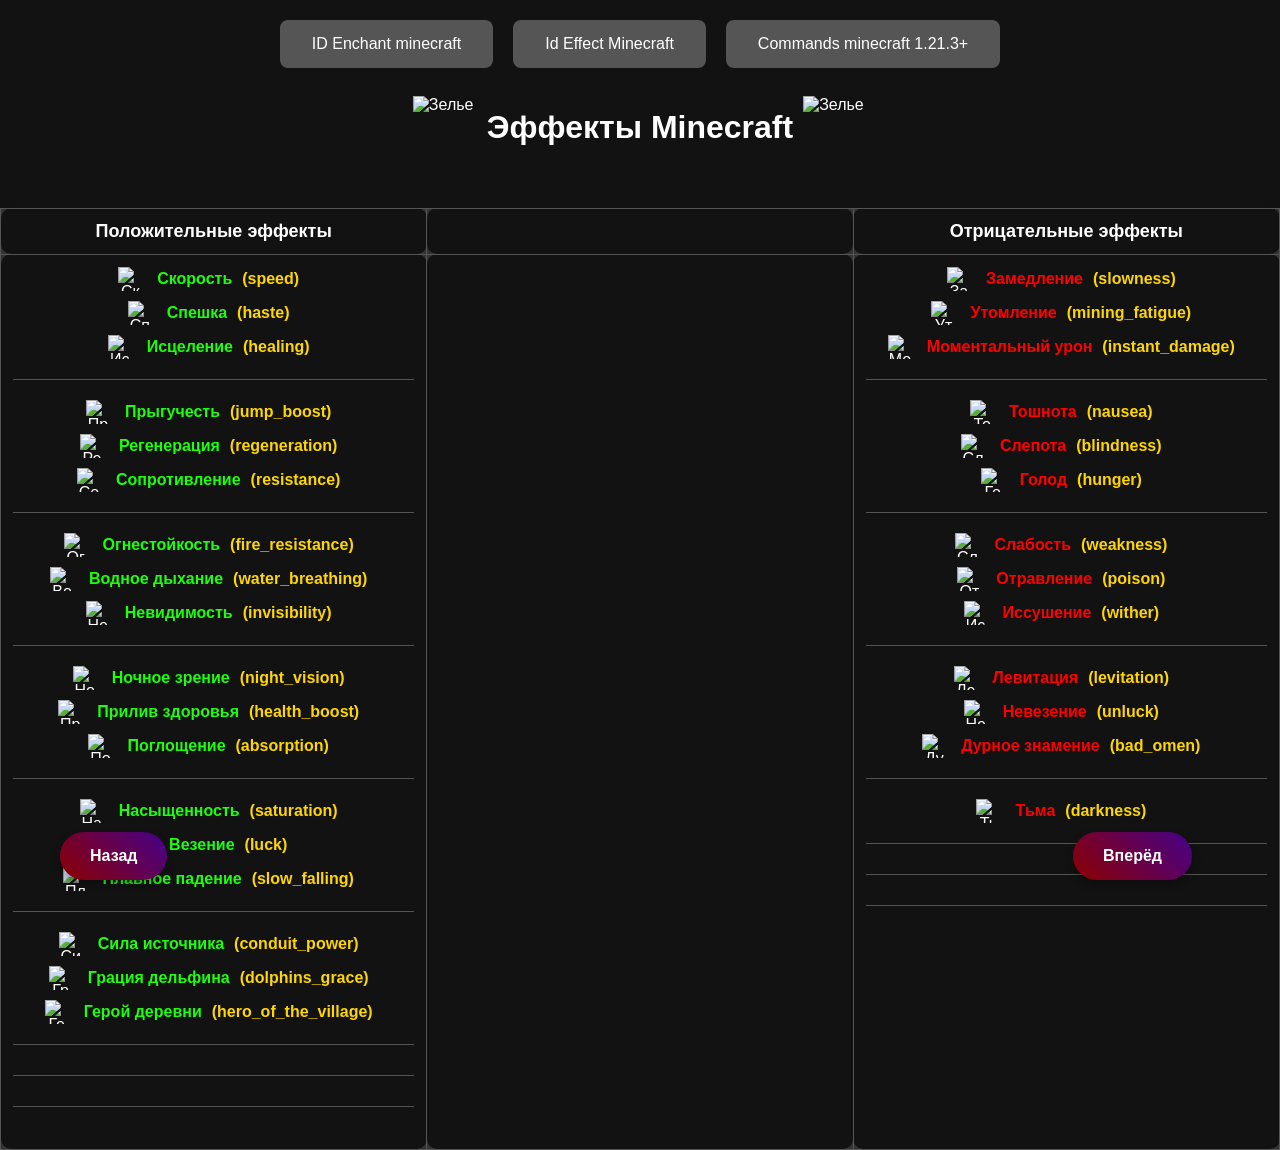
==== index.html @ 7ab1d551 "Add files via upload" ====
<!DOCTYPE html>
<html lang="ru">
<head>
    <meta charset="UTF-8">
    <meta name="viewport" content="width=device-width, initial-scale=1.0">
    <title>Еффекты майнкрафт</title>
    <link rel="stylesheet" href="style.css"> <!-- Подключаем внешний CSS файл -->
</head>
<body>
		<!-- Верхнее меню с кнопками -->
		<div class="top-buttons">
			<button class="top-button" onclick="location.href='site.html'">ID Enchant minecraft</button>
			<button class="top-button" onclick="location.href='Effect.html'">Id Effect Minecraft</button>
			<button class="top-button" onclick="location.href='Commands.html'">Commands minecraft 1.21.3+</button>
		</div>
		<div class="content">
			<!-- Заголовок -->
			<div class="header">
				<div class="header-content">
					<img src="iconEffect/bottle.png" alt="Зелье" width="64" height="64" draggable="false" class="icon-left">
					<h1 class="header-title">Эффекты Minecraft</h1>
					<img src="iconEffect/bottle.png" alt="Зелье" width="64" height="64" draggable="false" class="icon-right">
				</div>
			</div>
		</div>
<!-- Таблица эффектов с 3 колонками -->
<table>
    <thead>
        <tr>
            <th>Положительные эффекты</th>
            <th></th> <!-- Пустая колонка -->
            <th>Отрицательные эффекты</th>
        </tr>
    </thead>
    <tbody>
        <tr>
<!-- Левая колонка: Положительные эффекты -->
<td>
    <div class="effect-column">
        <!-- Первая группа: 3 эффекта в одной строке -->
        <div class="effect-group">
            <img src="iconEffect/1.png" alt="Скорость" width="24" height="24" class="icon-animation">
            <span class="copy-text" onclick="copyToClipboard(this)" onmouseover="addPulse(this)" onmouseout="removePulse(this)" onmouseover="addPulse(this)" onmouseout="removePulse(this)" data-copy="Скорость" style="color: #1dff0d;">Скорость</span>
            <span class="copy-text" onclick="copyToClipboard(this)" onmouseover="addPulse(this)" onmouseout="removePulse(this)" onmouseover="addPulse(this)" onmouseout="removePulse(this)" data-copy="speed" style="color: #FFD700;">(speed)</span>
        </div>
        <div class="effect-group">
            <img src="iconEffect/3.png" alt="Спешка" width="24" height="24" class="icon-animation">
            <span class="copy-text" onclick="copyToClipboard(this)" onmouseover="addPulse(this)" onmouseout="removePulse(this)" data-copy="Спешка" style="color: #1dff0d;">Спешка</span>
            <span class="copy-text" onclick="copyToClipboard(this)" onmouseover="addPulse(this)" onmouseout="removePulse(this)" data-copy="haste" style="color: #FFD700;">(haste)</span>
        </div>
        <div class="effect-group">
            <img src="iconEffect/6.png" alt="Исцеление" width="24" height="24" class="icon-animation">
            <span class="copy-text" onclick="copyToClipboard(this)" onmouseover="addPulse(this)" onmouseout="removePulse(this)" data-copy="Исцеление" style="color: #1dff0d;">Исцеление</span>
            <span class="copy-text" onclick="copyToClipboard(this)" onmouseover="addPulse(this)" onmouseout="removePulse(this)" data-copy="healing" style="color: #FFD700;">(healing)</span>
        </div>
        
        <!-- Разделитель горизонтальный -->
        <div class="divider"></div>

        <!-- Вторая группа (новые эффекты) -->
        <div class="effect-group">
            <img src="iconEffect/8.png" alt="Прыгучесть" width="24" height="24" class="icon-animation">
            <span class="copy-text" onclick="copyToClipboard(this)" onmouseover="addPulse(this)" onmouseout="removePulse(this)" data-copy="Прыгучесть" style="color: #1dff0d;">Прыгучесть</span>
            <span class="copy-text" onclick="copyToClipboard(this)" onmouseover="addPulse(this)" onmouseout="removePulse(this)" data-copy="jump_boost" style="color: #FFD700;">(jump_boost)</span>
        </div>
        <div class="effect-group">
            <img src="iconEffect/10.png" alt="Регенерация" width="24" height="24" class="icon-animation">
            <span class="copy-text" onclick="copyToClipboard(this)" onmouseover="addPulse(this)" onmouseout="removePulse(this)" data-copy="Регенерация" style="color: #1dff0d;">Регенерация</span>
            <span class="copy-text" onclick="copyToClipboard(this)" onmouseover="addPulse(this)" onmouseout="removePulse(this)" data-copy="regeneration" style="color: #FFD700;">(regeneration)</span>
        </div>
        <div class="effect-group">
            <img src="iconEffect/11.png" alt="Сопротивление" width="24" height="24" class="icon-animation">
            <span class="copy-text" onclick="copyToClipboard(this)" onmouseover="addPulse(this)" onmouseout="removePulse(this)" data-copy="Сопротивление" style="color: #1dff0d;">Сопротивление</span>
            <span class="copy-text" onclick="copyToClipboard(this)" onmouseover="addPulse(this)" onmouseout="removePulse(this)" data-copy="resistance" style="color: #FFD700;">(resistance)</span>
        </div>
		
		<!-- Разделитель горизонтальный -->
        <div class="divider"></div>
		
		<!-- Третья группа (новые эффекты) -->
		<div class="effect-group">
			<img src="iconEffect/12.png" alt="Огнестойкость" width="24" height="24" class="icon-animation">
			<span class="copy-text" onclick="copyToClipboard(this)" onmouseover="addPulse(this)" onmouseout="removePulse(this)" data-copy="Огнестойкость" style="color: #1dff0d;">Огнестойкость</span>
			<span class="copy-text" onclick="copyToClipboard(this)" onmouseover="addPulse(this)" onmouseout="removePulse(this)" data-copy="fire_resistance" style="color: #FFD700;">(fire_resistance)</span>
		</div>
		<div class="effect-group">
			<img src="iconEffect/13.png" alt="Водное дыхание" width="24" height="24" class="icon-animation">
			<span class="copy-text" onclick="copyToClipboard(this)" onmouseover="addPulse(this)" onmouseout="removePulse(this)" data-copy="Водное дыхание" style="color: #1dff0d;">Водное дыхание</span>
			<span class="copy-text" onclick="copyToClipboard(this)" onmouseover="addPulse(this)" onmouseout="removePulse(this)" data-copy="water_breathing" style="color: #FFD700;">(water_breathing)</span>
		</div>
		<div class="effect-group">
			<img src="iconEffect/14.png" alt="Невидимость" width="24" height="24" class="icon-animation">
			<span class="copy-text" onclick="copyToClipboard(this)" onmouseover="addPulse(this)" onmouseout="removePulse(this)" data-copy="Невидимость" style="color: #1dff0d;">Невидимость</span>
			<span class="copy-text" onclick="copyToClipboard(this)" onmouseover="addPulse(this)" onmouseout="removePulse(this)" data-copy="invisibility" style="color: #FFD700;">(invisibility)</span>
		</div>
		
		<!-- Разделитель горизонтальный -->
        <div class="divider"></div>
		
		<!-- Четвертая группа (новые эффекты) -->
		<div class="effect-group">
			<img src="iconEffect/16.png" alt="Ночное зрение" width="24" height="24" class="icon-animation">
			<span class="copy-text" onclick="copyToClipboard(this)" onmouseover="addPulse(this)" onmouseout="removePulse(this)" data-copy="Ночное зрение" style="color: #1dff0d;">Ночное зрение</span>
			<span class="copy-text" onclick="copyToClipboard(this)" onmouseover="addPulse(this)" onmouseout="removePulse(this)" data-copy="night_vision" style="color: #FFD700;">(night_vision)</span>
		</div>
		<div class="effect-group">
			<img src="iconEffect/21.png" alt="Прилив здоровья" width="24" height="24" class="icon-animation">
			<span class="copy-text" onclick="copyToClipboard(this)" onmouseover="addPulse(this)" onmouseout="removePulse(this)" data-copy="Прилив здоровья" style="color: #1dff0d;">Прилив здоровья</span>
			<span class="copy-text" onclick="copyToClipboard(this)" onmouseover="addPulse(this)" onmouseout="removePulse(this)" data-copy="health_boost" style="color: #FFD700;">(health_boost)</span>
		</div>
		<div class="effect-group">
			<img src="iconEffect/22.png" alt="Поглощение" width="24" height="24" class="icon-animation">
			<span class="copy-text" onclick="copyToClipboard(this)" onmouseover="addPulse(this)" onmouseout="removePulse(this)" data-copy="Поглощение" style="color: #1dff0d;">Поглощение</span>
			<span class="copy-text" onclick="copyToClipboard(this)" onmouseover="addPulse(this)" onmouseout="removePulse(this)" data-copy="absorption" style="color: #FFD700;">(absorption)</span>
		</div>
		
		<!-- Разделитель горизонтальный -->
        <div class="divider"></div>
		
		<!-- Пятая группа (новые эффекты) -->
		<div class="effect-group">
			<img src="iconEffect/23.png" alt="Насыщенность" width="24" height="24" class="icon-animation">
			<span class="copy-text" onclick="copyToClipboard(this)" onmouseover="addPulse(this)" onmouseout="removePulse(this)" data-copy="Насыщенность" style="color: #1dff0d;">Насыщенность</span>
			<span class="copy-text" onclick="copyToClipboard(this)" onmouseover="addPulse(this)" onmouseout="removePulse(this)" data-copy="saturation" style="color: #FFD700;">(saturation)</span>
		</div>
		<div class="effect-group">
			<img src="iconEffect/26.png" alt="Везение" width="24" height="24" class="icon-animation">
			<span class="copy-text" onclick="copyToClipboard(this)" onmouseover="addPulse(this)" onmouseout="removePulse(this)" data-copy="Везение" style="color: #1dff0d;">Везение</span>
			<span class="copy-text" onclick="copyToClipboard(this)" onmouseover="addPulse(this)" onmouseout="removePulse(this)" data-copy="luck" style="color: #FFD700;">(luck)</span>
		</div>
		<div class="effect-group">
			<img src="iconEffect/28.png" alt="Плавное падение" width="24" height="24" class="icon-animation">
			<span class="copy-text" onclick="copyToClipboard(this)" onmouseover="addPulse(this)" onmouseout="removePulse(this)" data-copy="Плавное падение" style="color: #1dff0d;">Плавное падение</span>
			<span class="copy-text" onclick="copyToClipboard(this)" onmouseover="addPulse(this)" onmouseout="removePulse(this)" data-copy="slow_falling" style="color: #FFD700;">(slow_falling)</span>
		</div>
		
		<!-- Разделитель горизонтальный -->
        <div class="divider"></div>
		
		<!-- Шестая группа (новые эффекты) -->
		<div class="effect-group">
			<img src="iconEffect/23.png" alt="Сила источника" width="24" height="24" class="icon-animation">
			<span class="copy-text" onclick="copyToClipboard(this)" onmouseover="addPulse(this)" onmouseout="removePulse(this)" data-copy="Сила источника" style="color: #1dff0d;">Сила источника</span>
			<span class="copy-text" onclick="copyToClipboard(this)" onmouseover="addPulse(this)" onmouseout="removePulse(this)" data-copy="conduit_power" style="color: #FFD700;">(conduit_power)</span>
		</div>
		<div class="effect-group">
			<img src="iconEffect/26.png" alt="Грация дельфина" width="24" height="24" class="icon-animation">
			<span class="copy-text" onclick="copyToClipboard(this)" onmouseover="addPulse(this)" onmouseout="removePulse(this)" data-copy="Грация дельфина" style="color: #1dff0d;">Грация дельфина</span>
			<span class="copy-text" onclick="copyToClipboard(this)" onmouseover="addPulse(this)" onmouseout="removePulse(this)" data-copy="dolphins_grace" style="color: #FFD700;">(dolphins_grace)</span>
		</div>
		<div class="effect-group">
			<img src="iconEffect/28.png" alt="Герой деревни" width="24" height="24" class="icon-animation">
			<span class="copy-text" onclick="copyToClipboard(this)" onmouseover="addPulse(this)" onmouseout="removePulse(this)" data-copy="Герой деревни" style="color: #1dff0d;">Герой деревни</span>
			<span class="copy-text" onclick="copyToClipboard(this)" onmouseover="addPulse(this)" onmouseout="removePulse(this)" data-copy="hero_of_the_village" style="color: #FFD700;">(hero_of_the_village)</span>
		</div>
		
		<!-- Разделитель горизонтальный -->
        <div class="divider"></div>
		<!-- Разделитель горизонтальный -->
        <div class="divider"></div>
		<!-- Разделитель горизонтальный -->
        <div class="divider"></div>
</td>

<!-- Разделитель вертикальный -->
<td class="divider-vertical"></td>

<!-- Правая колонка: Красные эффекты -->
<td>
    <div class="effect-column">
        <!-- Первая группа: 3 эффекта в одной строке -->
        <div class="effect-group">
            <img src="iconEffect/2.png" alt="Замедление" width="24" height="24" class="icon-animation">
            <span class="copy-text" onclick="copyToClipboard(this)" onmouseover="addPulse(this)" onmouseout="removePulse(this)" onmouseover="addPulse(this)" onmouseout="removePulse(this)" data-copy="Замедление" style="color: #ff0000;">Замедление</span>
            <span class="copy-text" onclick="copyToClipboard(this)" onmouseover="addPulse(this)" onmouseout="removePulse(this)" onmouseover="addPulse(this)" onmouseout="removePulse(this)" data-copy="slowness" style="color: #FFD700;">(slowness)</span>
        </div>
        <div class="effect-group">
            <img src="iconEffect/4.png" alt="Утомление" width="24" height="24" class="icon-animation">
            <span class="copy-text" onclick="copyToClipboard(this)" onmouseover="addPulse(this)" onmouseout="removePulse(this)" data-copy="Утомление" style="color: #ff0000;">Утомление</span>
            <span class="copy-text" onclick="copyToClipboard(this)" onmouseover="addPulse(this)" onmouseout="removePulse(this)" data-copy="mining_fatigue" style="color: #FFD700;">(mining_fatigue)</span>
        </div>
        <div class="effect-group">
            <img src="iconEffect/7.png" alt="Моментальный урон" width="24" height="24" class="icon-animation">
            <span class="copy-text" onclick="copyToClipboard(this)" onmouseover="addPulse(this)" onmouseout="removePulse(this)" data-copy="Моментальный урон" style="color: #ff0000;">Моментальный урон</span>
            <span class="copy-text" onclick="copyToClipboard(this)" onmouseover="addPulse(this)" onmouseout="removePulse(this)" data-copy="instant_damage" style="color: #FFD700;">(instant_damage)</span>
        </div>
        
        <!-- Разделитель горизонтальный -->
        <div class="divider"></div>

        <!-- Вторая группа (новые эффекты) -->
        <div class="effect-group">
            <img src="iconEffect/9.png" alt="Тошнота" width="24" height="24" class="icon-animation">
            <span class="copy-text" onclick="copyToClipboard(this)" onmouseover="addPulse(this)" onmouseout="removePulse(this)" data-copy="Тошнота" style="color: #ff0000;">Тошнота</span>
            <span class="copy-text" onclick="copyToClipboard(this)" onmouseover="addPulse(this)" onmouseout="removePulse(this)" data-copy="nausea" style="color: #FFD700;">(nausea)</span>
        </div>
        <div class="effect-group">
            <img src="iconEffect/15.png" alt="Слепота" width="24" height="24" class="icon-animation">
            <span class="copy-text" onclick="copyToClipboard(this)" onmouseover="addPulse(this)" onmouseout="removePulse(this)" data-copy="Слепота" style="color: #ff0000;">Слепота</span>
            <span class="copy-text" onclick="copyToClipboard(this)" onmouseover="addPulse(this)" onmouseout="removePulse(this)" data-copy="blindness" style="color: #FFD700;">(blindness)</span>
        </div>
        <div class="effect-group">
            <img src="iconEffect/7.png" alt="Голод" width="24" height="24" class="icon-animation">
            <span class="copy-text" onclick="copyToClipboard(this)" onmouseover="addPulse(this)" onmouseout="removePulse(this)" data-copy="Голод" style="color: #ff0000;">Голод</span>
            <span class="copy-text" onclick="copyToClipboard(this)" onmouseover="addPulse(this)" onmouseout="removePulse(this)" data-copy="hunger" style="color: #FFD700;">(hunger)</span>
        </div>
		
		<!-- Разделитель горизонтальный -->
        <div class="divider"></div>
		
		<!-- Третья группа (новые эффекты) -->
		<div class="effect-group">
			<img src="iconEffect/18.png" alt="Слабость" width="24" height="24" class="icon-animation">
			<span class="copy-text" onclick="copyToClipboard(this)" onmouseover="addPulse(this)" onmouseout="removePulse(this)" data-copy="Слабость" style="color: #ff0000;">Слабость</span>
			<span class="copy-text" onclick="copyToClipboard(this)" onmouseover="addPulse(this)" onmouseout="removePulse(this)" data-copy="weakness" style="color: #FFD700;">(weakness)</span>
		</div>
		<div class="effect-group">
			<img src="iconEffect/19.png" alt="Отравление" width="24" height="24" class="icon-animation">
			<span class="copy-text" onclick="copyToClipboard(this)" onmouseover="addPulse(this)" onmouseout="removePulse(this)" data-copy="Отравление" style="color: #ff0000;">Отравление</span>
			<span class="copy-text" onclick="copyToClipboard(this)" onmouseover="addPulse(this)" onmouseout="removePulse(this)" data-copy="poison" style="color: #FFD700;">(poison)</span>
		</div>
		<div class="effect-group">
			<img src="iconEffect/20.png" alt="Иссушение" width="24" height="24" class="icon-animation">
			<span class="copy-text" onclick="copyToClipboard(this)" onmouseover="addPulse(this)" onmouseout="removePulse(this)" data-copy="Иссушение" style="color: #ff0000;">Иссушение</span>
			<span class="copy-text" onclick="copyToClipboard(this)" onmouseover="addPulse(this)" onmouseout="removePulse(this)" data-copy="wither" style="color: #FFD700;">(wither)</span>
		</div>
		
		<!-- Разделитель горизонтальный -->
        <div class="divider"></div>
		
		<!-- Четвертая группа (новые эффекты) -->
		<div class="effect-group">
			<img src="iconEffect/25.png" alt="Левитация" width="24" height="24" class="icon-animation">
			<span class="copy-text" onclick="copyToClipboard(this)" onmouseover="addPulse(this)" onmouseout="removePulse(this)" data-copy="Левитация" style="color: #ff0000;">Левитация</span>
			<span class="copy-text" onclick="copyToClipboard(this)" onmouseover="addPulse(this)" onmouseout="removePulse(this)" data-copy="levitation" style="color: #FFD700;">(levitation)</span>
		</div>
		<div class="effect-group">
			<img src="iconEffect/27.png" alt="Невезение" width="24" height="24" class="icon-animation">
			<span class="copy-text" onclick="copyToClipboard(this)" onmouseover="addPulse(this)" onmouseout="removePulse(this)" data-copy="Невезение" style="color: #ff0000;">Невезение</span>
			<span class="copy-text" onclick="copyToClipboard(this)" onmouseover="addPulse(this)" onmouseout="removePulse(this)" data-copy="unluck" style="color: #FFD700;">(unluck)</span>
		</div>
		<div class="effect-group">
			<img src="iconEffect/31.png" alt="Дурное знамение" width="24" height="24" class="icon-animation">
			<span class="copy-text" onclick="copyToClipboard(this)" onmouseover="addPulse(this)" onmouseout="removePulse(this)" data-copy="Дурное знамение" style="color: #ff0000;">Дурное знамение</span>
			<span class="copy-text" onclick="copyToClipboard(this)" onmouseover="addPulse(this)" onmouseout="removePulse(this)" data-copy="bad_omen" style="color: #FFD700;">(bad_omen)</span>
		</div>
		
		<!-- Разделитель горизонтальный -->
        <div class="divider"></div>
		
		<!-- Пятая группа (новые эффекты) -->
		<div class="effect-group">
			<img src="iconEffect/33.png" alt="Тьма" width="24" height="24" class="icon-animation">
			<span class="copy-text" onclick="copyToClipboard(this)" onmouseover="addPulse(this)" onmouseout="removePulse(this)" data-copy="Тьма" style="color: #ff0000;">Тьма</span>
			<span class="copy-text" onclick="copyToClipboard(this)" onmouseover="addPulse(this)" onmouseout="removePulse(this)" data-copy="darkness" style="color: #FFD700;">(darkness)</span>
		</div>
		
		<!-- Разделитель горизонтальный -->
        <div class="divider"></div>
		<!-- Разделитель горизонтальный -->
        <div class="divider"></div>
		<!-- Разделитель горизонтальный -->
        <div class="divider"></div>
</td>

        </tr>
    </tbody>
</table>
        <!-- Кнопки для перехода по страницам -->
        <div class="navigation">
            <a href="site.html" class="nav-button nav-prev">Назад</a>
            <a href="Effect.html" class="nav-button nav-next">Вперёд</a>
        </div>
    </div>

    <script>
		let isCopied = false;  // Флаг для отслеживания копирования
		// Функция для копирования текста с временным изменением на "Текст скопирован"
		function copyToClipboard(element) {
			const originalText = element.innerText; // Сохраняем исходный текст
			const textToCopy = element.getAttribute('data-copy'); // Получаем текст для копирования

			// Копирование в буфер обмена
			const textarea = document.createElement('textarea');
			textarea.value = textToCopy;
			textarea.style.position = 'fixed'; // Предотвращаем прокрутку страницы
			document.body.appendChild(textarea);
			textarea.select();

			try {
				document.execCommand('copy');
			} catch (err) {
				console.error('Ошибка копирования текста', err);
			}
			document.body.removeChild(textarea);

			// Меняем текст на "Текст скопирован"
			element.innerText = 'Текст скопирован';

			// Возвращаем исходный текст через 2 секунды
			setTimeout(() => {
				element.innerText = originalText;
			}, 2000);
		}

		// Добавление пульсации при наведении
		function addPulse(element) {
			element.classList.add('pulse');
		}

		// Удаление пульсации при уходе курсора
		function removePulse(element) {
			element.classList.remove('pulse');
		}



	    // Запретить контекстное меню для всех изображений
		document.addEventListener('contextmenu', (e) => {
			if (e.target.tagName === 'IMG') {
			e.preventDefault();
			}
		});

		// Отключить перетаскивание всех изображений
		document.querySelectorAll('img').forEach((img) => {
		img.setAttribute('draggable', 'false');
		});

		</script>

</body>
</html>
---- style.css ----
/* Общие стили для страницы */
body {
    background-color: #121212; /* Темный фон для сайта */
    color: #ffffff; /* Белый текст на темном фоне */
    font-family: 'Arial', sans-serif;
    margin: 0;
    padding: 0;
    user-select: none; /* Запрещает выделение текста */
}

/* Разрешаем выделение текста только там, где это нужно */
.copy-text {
    user-select: text; /* Включает выделение текста для элементов с классом copy-text */
}

/* Отключение контекстного меню для всех изображений */
body {
    -webkit-user-select: none;
    -ms-user-select: none;
    -webkit-touch-callout: none; /* Отключение меню при нажатии */
}

/* Контейнер для заголовка */
.header-content {
    position: relative;
    display: flex;
    align-items: center;
    justify-content: center;
    gap: 10px;
}

/* Контейнер для всего контента */
.content {
    width: 90%;
    max-width: 1200px;
    margin: 0 auto;
    padding: 20px;
    overflow-x: auto;
}

/* Общие стили для страницы */
body {
    background-color: #121212; 
    color: #ffffff; 
    font-family: 'Arial', sans-serif;
    margin: 0;
    padding: 0;
    user-select: none; 
}

/* Контейнер для колонки с эффектами */
.effect-column {
    display: grid;
    grid-template-columns: 1fr; /* Это заставит контент быть в одной колонке */
    gap: 10px; 
    margin-bottom: 20px;
    width: 100%;
}

/* Группа эффектов: Иконка + Текст + ID */
.effect-group {
    display: flex;
    align-items: center;
    justify-content: center;
    gap: 10px;
}

/* Стили для текста */
.copy-text {
    cursor: pointer;
    font-size: 16px;
    font-weight: bold;
    transition: color 0.3s ease;
}

/* Стили для иконок */
.icon-animation {
    display: inline-block;
    margin-right: 5px;
}

/* Разделитель между группами (горизонтальный) */
.divider {
    width: 100%;
    height: 1px;
    background-color: #555;
    margin: 10px 0;
}

/* Пульсация при наведении */
.copy-text.pulse {
    animation: pulse 1s infinite;
    color: #00ff00;
}

/* Анимация пульсации */
@keyframes pulse {
    0% {
        transform: scale(1);
    }
    50% {
        transform: scale(1.1);
    }
    100% {
        transform: scale(1);
    }
}



/* Таблица */
table {
    width: 100%;
    border-collapse: collapse;
    margin-top: 20px;
    background-color: #333;
    box-shadow: 0 2px 10px rgba(0, 0, 0, 0.1);
    table-layout: fixed;
}

/* Заголовки таблицы */
th {
    text-align: center;
    color: #fff;
    font-size: 18px;
    padding: 10px;
}

/* Колонки */
td {
    vertical-align: top;
    width: 33.33%;
    padding: 15px;
}

/* Стиль для блока эффектов */
.effect-block {
    display: flex;
    align-items: center;
    gap: 10px;
    margin-bottom: 10px;
}

/* Группа элементов: Иконка + Текст + ID */
.effect-group {
    display: flex;
    align-items: center;
    gap: 10px;
    margin-right: 10px;
}

/* Стили для текста эффекта */
.copy-text {
    cursor: pointer;
    font-size: 16px;
    font-weight: bold;
    transition: color 0.3s ease, transform 0.3s ease;
}

/* Пульсация при наведении */
.copy-text.pulse {
    animation: pulse 1s infinite;
    color: #00ff00;
}

/* Анимация пульсации */
@keyframes pulse {
    0% {
        transform: scale(1);
    }
    50% {
        transform: scale(1.1);
    }
    100% {
        transform: scale(1);
    }
}

/* Стиль для верхнего меню с кнопками */
.top-buttons {
    display: flex;
    justify-content: center;
    gap: 20px;
    margin-top: 20px;
}

/* Стиль для каждой кнопки */
.top-button {
    background-color: #555555;
    border: none;
    color: white;
    padding: 15px 32px;
    text-align: center;
    font-size: 16px;
    border-radius: 8px;
    cursor: pointer;
    transition: background-color 0.3s ease;
}

.top-button:hover {
    background-color: #000000;
}

/* Стиль для кнопок навигации вперед/назад */
.navigation {
    position: fixed;
    left: 50px;
    bottom: 20px;
    width: 90%;
    display: flex;
    justify-content: space-between;
    padding: 0 10px;
    box-sizing: border-box;
}

.nav-button {
    text-decoration: none;
    color: white;
    background: linear-gradient(45deg, #8c0000, #46008c);
    padding: 15px 30px;
    border-radius: 50px;
    font-weight: bold;
    font-size: 16px;
    box-shadow: 0 4px 8px rgba(0, 0, 0, 0.3);
    transition: transform 0.3s, box-shadow 0.3s, background 0.3s;
}

.nav-button:hover {
    transform: translateY(-3px);
    box-shadow: 0 6px 12px rgba(0, 0, 0, 0.5);
    background: linear-gradient(45deg, #8c6900, #d90000);
}

/* Стили для иконок */
.icon-animation {
    transition: transform 0.3s ease-in-out;
}

.icon-animation:hover {
    transform: scale(1.2);
}

/* Стиль для текста, который можно скопировать */
.copy-text {
    cursor: pointer;
    position: relative;
    display: inline-block;
}

/* Для состояния изменения текста */
.copy-text p {
    transition: all 0.3s ease;
}

/* Для состояния текста "Текст скопирован" */
.copy-text p.copied {
    color: #ffff00;
    font-size: 16px;
}

/* Таблица */
table {
    width: 100%; /* Устанавливаем ширину 100%, чтобы она занимала всю доступную ширину */
    border-collapse: collapse;
    margin-top: 20px;
    background-color: #333; /* Темный фон для таблицы */
    box-shadow: 0 2px 10px rgba(0, 0, 0, 0.1); /* Легкая тень */
    table-layout: fixed; /* Фиксируем размер ячеек */
}

/* Стиль для ячеек */
th, td {
    padding: 12px;
    text-align: center;
    border: 1px solid #555; /* Темная граница */
    border-radius: 10px; /* Устанавливаем радиус закругления */
    word-wrap: break-word; /* Обрезаем длинные слова */
}

th {
    background-color: #121212; /* Темный фон для заголовков */
    color: white;
}

td {
    background-color: #121212; /* Темный фон для ячеек */
    color: white; /* Белый текст */
}
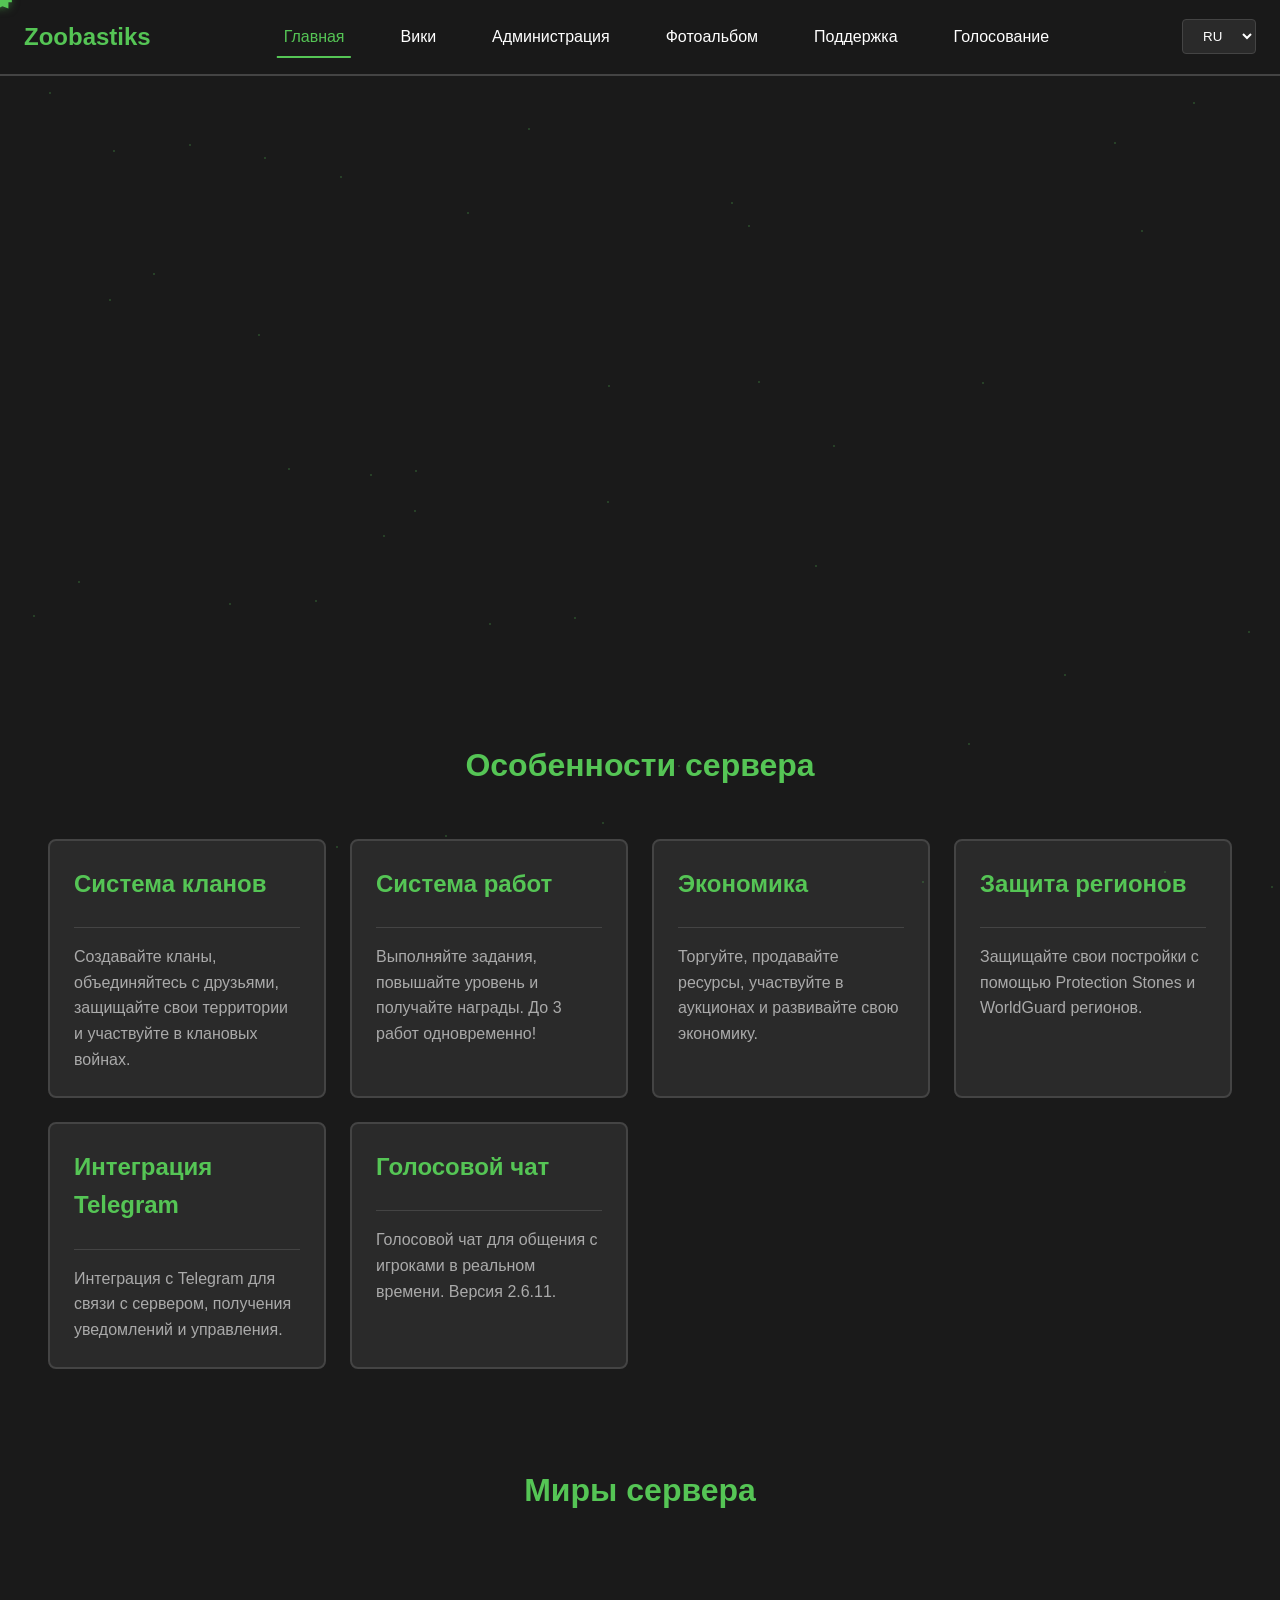
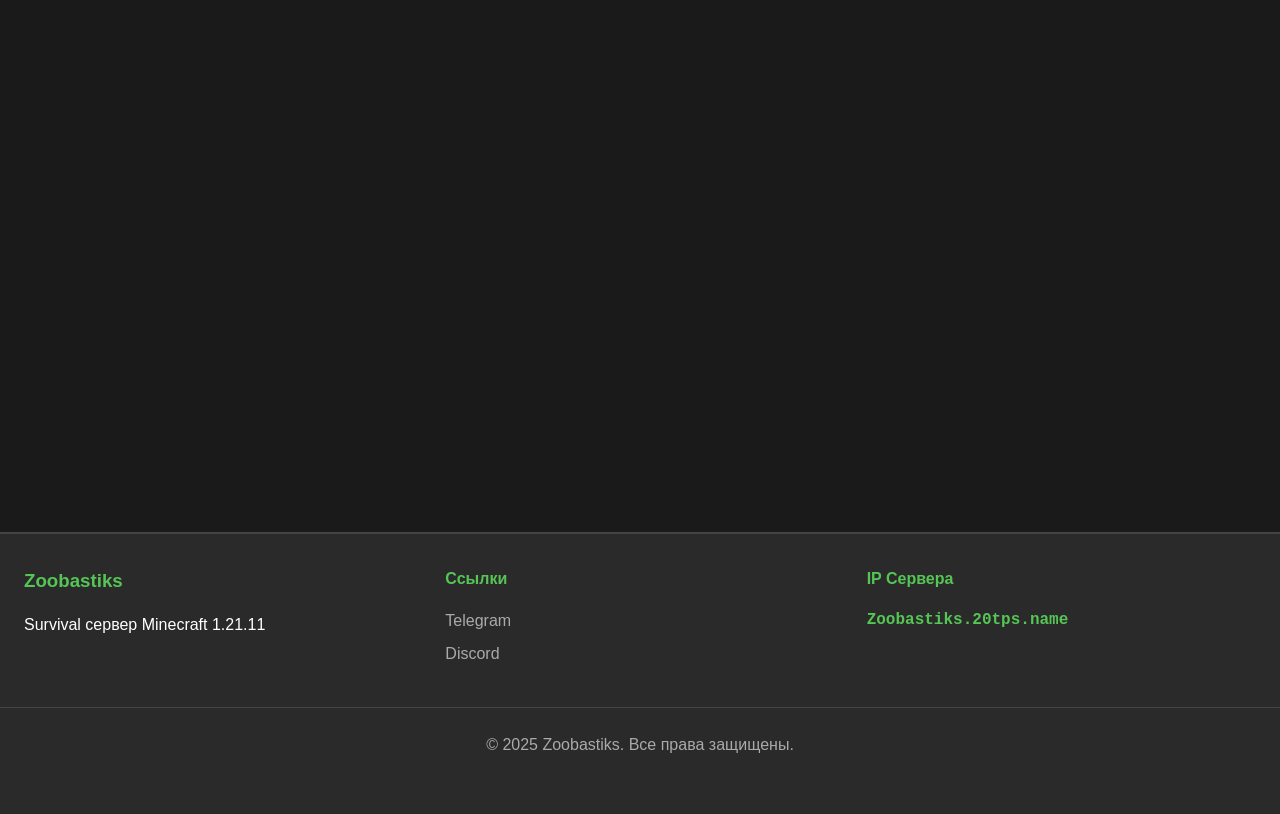
==== commit a7734d9b: "Initial commit: Zoobastiks website" ====
--- a/index.html
+++ b/index.html
@@ -1,333 +1,122 @@
-<!DOCTYPE html>
-<html lang="ru">
-<head>
-    <meta charset="UTF-8">
-    <meta name="viewport" content="width=device-width, initial-scale=1.0">
-    <title>Еффекты майнкрафт</title>
-    <link rel="stylesheet" href="style.css"> <!-- Подключаем внешний CSS файл -->
-</head>
-<body>
-		<!-- Верхнее меню с кнопками -->
-		<div class="top-buttons">
-			<button class="top-button" onclick="location.href='site.html'">ID Enchant minecraft</button>
-			<button class="top-button" onclick="location.href='Effect.html'">Id Effect Minecraft</button>
-			<button class="top-button" onclick="location.href='Commands.html'">Commands minecraft 1.21.3+</button>
-		</div>
-		<div class="content">
-			<!-- Заголовок -->
-			<div class="header">
-				<div class="header-content">
-					<img src="iconEffect/bottle.png" alt="Зелье" width="64" height="64" draggable="false" class="icon-left">
-					<h1 class="header-title">Эффекты Minecraft</h1>
-					<img src="iconEffect/bottle.png" alt="Зелье" width="64" height="64" draggable="false" class="icon-right">
-				</div>
-			</div>
-		</div>
-<!-- Таблица эффектов с 3 колонками -->
-<table>
-    <thead>
-        <tr>
-            <th>Положительные эффекты</th>
-            <th></th> <!-- Пустая колонка -->
-            <th>Отрицательные эффекты</th>
-        </tr>
-    </thead>
-    <tbody>
-        <tr>
-<!-- Левая колонка: Положительные эффекты -->
-<td>
-    <div class="effect-column">
-        <!-- Первая группа: 3 эффекта в одной строке -->
-        <div class="effect-group">
-            <img src="iconEffect/1.png" alt="Скорость" width="24" height="24" class="icon-animation">
-            <span class="copy-text" onclick="copyToClipboard(this)" onmouseover="addPulse(this)" onmouseout="removePulse(this)" onmouseover="addPulse(this)" onmouseout="removePulse(this)" data-copy="Скорость" style="color: #1dff0d;">Скорость</span>
-            <span class="copy-text" onclick="copyToClipboard(this)" onmouseover="addPulse(this)" onmouseout="removePulse(this)" onmouseover="addPulse(this)" onmouseout="removePulse(this)" data-copy="speed" style="color: #FFD700;">(speed)</span>
-        </div>
-        <div class="effect-group">
-            <img src="iconEffect/3.png" alt="Спешка" width="24" height="24" class="icon-animation">
-            <span class="copy-text" onclick="copyToClipboard(this)" onmouseover="addPulse(this)" onmouseout="removePulse(this)" data-copy="Спешка" style="color: #1dff0d;">Спешка</span>
-            <span class="copy-text" onclick="copyToClipboard(this)" onmouseover="addPulse(this)" onmouseout="removePulse(this)" data-copy="haste" style="color: #FFD700;">(haste)</span>
-        </div>
-        <div class="effect-group">
-            <img src="iconEffect/6.png" alt="Исцеление" width="24" height="24" class="icon-animation">
-            <span class="copy-text" onclick="copyToClipboard(this)" onmouseover="addPulse(this)" onmouseout="removePulse(this)" data-copy="Исцеление" style="color: #1dff0d;">Исцеление</span>
-            <span class="copy-text" onclick="copyToClipboard(this)" onmouseover="addPulse(this)" onmouseout="removePulse(this)" data-copy="healing" style="color: #FFD700;">(healing)</span>
-        </div>
-        
-        <!-- Разделитель горизонтальный -->
-        <div class="divider"></div>
-
-        <!-- Вторая группа (новые эффекты) -->
-        <div class="effect-group">
-            <img src="iconEffect/8.png" alt="Прыгучесть" width="24" height="24" class="icon-animation">
-            <span class="copy-text" onclick="copyToClipboard(this)" onmouseover="addPulse(this)" onmouseout="removePulse(this)" data-copy="Прыгучесть" style="color: #1dff0d;">Прыгучесть</span>
-            <span class="copy-text" onclick="copyToClipboard(this)" onmouseover="addPulse(this)" onmouseout="removePulse(this)" data-copy="jump_boost" style="color: #FFD700;">(jump_boost)</span>
-        </div>
-        <div class="effect-group">
-            <img src="iconEffect/10.png" alt="Регенерация" width="24" height="24" class="icon-animation">
-            <span class="copy-text" onclick="copyToClipboard(this)" onmouseover="addPulse(this)" onmouseout="removePulse(this)" data-copy="Регенерация" style="color: #1dff0d;">Регенерация</span>
-            <span class="copy-text" onclick="copyToClipboard(this)" onmouseover="addPulse(this)" onmouseout="removePulse(this)" data-copy="regeneration" style="color: #FFD700;">(regeneration)</span>
-        </div>
-        <div class="effect-group">
-            <img src="iconEffect/11.png" alt="Сопротивление" width="24" height="24" class="icon-animation">
-            <span class="copy-text" onclick="copyToClipboard(this)" onmouseover="addPulse(this)" onmouseout="removePulse(this)" data-copy="Сопротивление" style="color: #1dff0d;">Сопротивление</span>
-            <span class="copy-text" onclick="copyToClipboard(this)" onmouseover="addPulse(this)" onmouseout="removePulse(this)" data-copy="resistance" style="color: #FFD700;">(resistance)</span>
-        </div>
-		
-		<!-- Разделитель горизонтальный -->
-        <div class="divider"></div>
-		
-		<!-- Третья группа (новые эффекты) -->
-		<div class="effect-group">
-			<img src="iconEffect/12.png" alt="Огнестойкость" width="24" height="24" class="icon-animation">
-			<span class="copy-text" onclick="copyToClipboard(this)" onmouseover="addPulse(this)" onmouseout="removePulse(this)" data-copy="Огнестойкость" style="color: #1dff0d;">Огнестойкость</span>
-			<span class="copy-text" onclick="copyToClipboard(this)" onmouseover="addPulse(this)" onmouseout="removePulse(this)" data-copy="fire_resistance" style="color: #FFD700;">(fire_resistance)</span>
-		</div>
-		<div class="effect-group">
-			<img src="iconEffect/13.png" alt="Водное дыхание" width="24" height="24" class="icon-animation">
-			<span class="copy-text" onclick="copyToClipboard(this)" onmouseover="addPulse(this)" onmouseout="removePulse(this)" data-copy="Водное дыхание" style="color: #1dff0d;">Водное дыхание</span>
-			<span class="copy-text" onclick="copyToClipboard(this)" onmouseover="addPulse(this)" onmouseout="removePulse(this)" data-copy="water_breathing" style="color: #FFD700;">(water_breathing)</span>
-		</div>
-		<div class="effect-group">
-			<img src="iconEffect/14.png" alt="Невидимость" width="24" height="24" class="icon-animation">
-			<span class="copy-text" onclick="copyToClipboard(this)" onmouseover="addPulse(this)" onmouseout="removePulse(this)" data-copy="Невидимость" style="color: #1dff0d;">Невидимость</span>
-			<span class="copy-text" onclick="copyToClipboard(this)" onmouseover="addPulse(this)" onmouseout="removePulse(this)" data-copy="invisibility" style="color: #FFD700;">(invisibility)</span>
-		</div>
-		
-		<!-- Разделитель горизонтальный -->
-        <div class="divider"></div>
-		
-		<!-- Четвертая группа (новые эффекты) -->
-		<div class="effect-group">
-			<img src="iconEffect/16.png" alt="Ночное зрение" width="24" height="24" class="icon-animation">
-			<span class="copy-text" onclick="copyToClipboard(this)" onmouseover="addPulse(this)" onmouseout="removePulse(this)" data-copy="Ночное зрение" style="color: #1dff0d;">Ночное зрение</span>
-			<span class="copy-text" onclick="copyToClipboard(this)" onmouseover="addPulse(this)" onmouseout="removePulse(this)" data-copy="night_vision" style="color: #FFD700;">(night_vision)</span>
-		</div>
-		<div class="effect-group">
-			<img src="iconEffect/21.png" alt="Прилив здоровья" width="24" height="24" class="icon-animation">
-			<span class="copy-text" onclick="copyToClipboard(this)" onmouseover="addPulse(this)" onmouseout="removePulse(this)" data-copy="Прилив здоровья" style="color: #1dff0d;">Прилив здоровья</span>
-			<span class="copy-text" onclick="copyToClipboard(this)" onmouseover="addPulse(this)" onmouseout="removePulse(this)" data-copy="health_boost" style="color: #FFD700;">(health_boost)</span>
-		</div>
-		<div class="effect-group">
-			<img src="iconEffect/22.png" alt="Поглощение" width="24" height="24" class="icon-animation">
-			<span class="copy-text" onclick="copyToClipboard(this)" onmouseover="addPulse(this)" onmouseout="removePulse(this)" data-copy="Поглощение" style="color: #1dff0d;">Поглощение</span>
-			<span class="copy-text" onclick="copyToClipboard(this)" onmouseover="addPulse(this)" onmouseout="removePulse(this)" data-copy="absorption" style="color: #FFD700;">(absorption)</span>
-		</div>
-		
-		<!-- Разделитель горизонтальный -->
-        <div class="divider"></div>
-		
-		<!-- Пятая группа (новые эффекты) -->
-		<div class="effect-group">
-			<img src="iconEffect/23.png" alt="Насыщенность" width="24" height="24" class="icon-animation">
-			<span class="copy-text" onclick="copyToClipboard(this)" onmouseover="addPulse(this)" onmouseout="removePulse(this)" data-copy="Насыщенность" style="color: #1dff0d;">Насыщенность</span>
-			<span class="copy-text" onclick="copyToClipboard(this)" onmouseover="addPulse(this)" onmouseout="removePulse(this)" data-copy="saturation" style="color: #FFD700;">(saturation)</span>
-		</div>
-		<div class="effect-group">
-			<img src="iconEffect/26.png" alt="Везение" width="24" height="24" class="icon-animation">
-			<span class="copy-text" onclick="copyToClipboard(this)" onmouseover="addPulse(this)" onmouseout="removePulse(this)" data-copy="Везение" style="color: #1dff0d;">Везение</span>
-			<span class="copy-text" onclick="copyToClipboard(this)" onmouseover="addPulse(this)" onmouseout="removePulse(this)" data-copy="luck" style="color: #FFD700;">(luck)</span>
-		</div>
-		<div class="effect-group">
-			<img src="iconEffect/28.png" alt="Плавное падение" width="24" height="24" class="icon-animation">
-			<span class="copy-text" onclick="copyToClipboard(this)" onmouseover="addPulse(this)" onmouseout="removePulse(this)" data-copy="Плавное падение" style="color: #1dff0d;">Плавное падение</span>
-			<span class="copy-text" onclick="copyToClipboard(this)" onmouseover="addPulse(this)" onmouseout="removePulse(this)" data-copy="slow_falling" style="color: #FFD700;">(slow_falling)</span>
-		</div>
-		
-		<!-- Разделитель горизонтальный -->
-        <div class="divider"></div>
-		
-		<!-- Шестая группа (новые эффекты) -->
-		<div class="effect-group">
-			<img src="iconEffect/23.png" alt="Сила источника" width="24" height="24" class="icon-animation">
-			<span class="copy-text" onclick="copyToClipboard(this)" onmouseover="addPulse(this)" onmouseout="removePulse(this)" data-copy="Сила источника" style="color: #1dff0d;">Сила источника</span>
-			<span class="copy-text" onclick="copyToClipboard(this)" onmouseover="addPulse(this)" onmouseout="removePulse(this)" data-copy="conduit_power" style="color: #FFD700;">(conduit_power)</span>
-		</div>
-		<div class="effect-group">
-			<img src="iconEffect/26.png" alt="Грация дельфина" width="24" height="24" class="icon-animation">
-			<span class="copy-text" onclick="copyToClipboard(this)" onmouseover="addPulse(this)" onmouseout="removePulse(this)" data-copy="Грация дельфина" style="color: #1dff0d;">Грация дельфина</span>
-			<span class="copy-text" onclick="copyToClipboard(this)" onmouseover="addPulse(this)" onmouseout="removePulse(this)" data-copy="dolphins_grace" style="color: #FFD700;">(dolphins_grace)</span>
-		</div>
-		<div class="effect-group">
-			<img src="iconEffect/28.png" alt="Герой деревни" width="24" height="24" class="icon-animation">
-			<span class="copy-text" onclick="copyToClipboard(this)" onmouseover="addPulse(this)" onmouseout="removePulse(this)" data-copy="Герой деревни" style="color: #1dff0d;">Герой деревни</span>
-			<span class="copy-text" onclick="copyToClipboard(this)" onmouseover="addPulse(this)" onmouseout="removePulse(this)" data-copy="hero_of_the_village" style="color: #FFD700;">(hero_of_the_village)</span>
-		</div>
-		
-		<!-- Разделитель горизонтальный -->
-        <div class="divider"></div>
-		<!-- Разделитель горизонтальный -->
-        <div class="divider"></div>
-		<!-- Разделитель горизонтальный -->
-        <div class="divider"></div>
-</td>
-
-<!-- Разделитель вертикальный -->
-<td class="divider-vertical"></td>
-
-<!-- Правая колонка: Красные эффекты -->
-<td>
-    <div class="effect-column">
-        <!-- Первая группа: 3 эффекта в одной строке -->
-        <div class="effect-group">
-            <img src="iconEffect/2.png" alt="Замедление" width="24" height="24" class="icon-animation">
-            <span class="copy-text" onclick="copyToClipboard(this)" onmouseover="addPulse(this)" onmouseout="removePulse(this)" onmouseover="addPulse(this)" onmouseout="removePulse(this)" data-copy="Замедление" style="color: #ff0000;">Замедление</span>
-            <span class="copy-text" onclick="copyToClipboard(this)" onmouseover="addPulse(this)" onmouseout="removePulse(this)" onmouseover="addPulse(this)" onmouseout="removePulse(this)" data-copy="slowness" style="color: #FFD700;">(slowness)</span>
-        </div>
-        <div class="effect-group">
-            <img src="iconEffect/4.png" alt="Утомление" width="24" height="24" class="icon-animation">
-            <span class="copy-text" onclick="copyToClipboard(this)" onmouseover="addPulse(this)" onmouseout="removePulse(this)" data-copy="Утомление" style="color: #ff0000;">Утомление</span>
-            <span class="copy-text" onclick="copyToClipboard(this)" onmouseover="addPulse(this)" onmouseout="removePulse(this)" data-copy="mining_fatigue" style="color: #FFD700;">(mining_fatigue)</span>
-        </div>
-        <div class="effect-group">
-            <img src="iconEffect/7.png" alt="Моментальный урон" width="24" height="24" class="icon-animation">
-            <span class="copy-text" onclick="copyToClipboard(this)" onmouseover="addPulse(this)" onmouseout="removePulse(this)" data-copy="Моментальный урон" style="color: #ff0000;">Моментальный урон</span>
-            <span class="copy-text" onclick="copyToClipboard(this)" onmouseover="addPulse(this)" onmouseout="removePulse(this)" data-copy="instant_damage" style="color: #FFD700;">(instant_damage)</span>
-        </div>
-        
-        <!-- Разделитель горизонтальный -->
-        <div class="divider"></div>
-
-        <!-- Вторая группа (новые эффекты) -->
-        <div class="effect-group">
-            <img src="iconEffect/9.png" alt="Тошнота" width="24" height="24" class="icon-animation">
-            <span class="copy-text" onclick="copyToClipboard(this)" onmouseover="addPulse(this)" onmouseout="removePulse(this)" data-copy="Тошнота" style="color: #ff0000;">Тошнота</span>
-            <span class="copy-text" onclick="copyToClipboard(this)" onmouseover="addPulse(this)" onmouseout="removePulse(this)" data-copy="nausea" style="color: #FFD700;">(nausea)</span>
-        </div>
-        <div class="effect-group">
-            <img src="iconEffect/15.png" alt="Слепота" width="24" height="24" class="icon-animation">
-            <span class="copy-text" onclick="copyToClipboard(this)" onmouseover="addPulse(this)" onmouseout="removePulse(this)" data-copy="Слепота" style="color: #ff0000;">Слепота</span>
-            <span class="copy-text" onclick="copyToClipboard(this)" onmouseover="addPulse(this)" onmouseout="removePulse(this)" data-copy="blindness" style="color: #FFD700;">(blindness)</span>
-        </div>
-        <div class="effect-group">
-            <img src="iconEffect/7.png" alt="Голод" width="24" height="24" class="icon-animation">
-            <span class="copy-text" onclick="copyToClipboard(this)" onmouseover="addPulse(this)" onmouseout="removePulse(this)" data-copy="Голод" style="color: #ff0000;">Голод</span>
-            <span class="copy-text" onclick="copyToClipboard(this)" onmouseover="addPulse(this)" onmouseout="removePulse(this)" data-copy="hunger" style="color: #FFD700;">(hunger)</span>
-        </div>
-		
-		<!-- Разделитель горизонтальный -->
-        <div class="divider"></div>
-		
-		<!-- Третья группа (новые эффекты) -->
-		<div class="effect-group">
-			<img src="iconEffect/18.png" alt="Слабость" width="24" height="24" class="icon-animation">
-			<span class="copy-text" onclick="copyToClipboard(this)" onmouseover="addPulse(this)" onmouseout="removePulse(this)" data-copy="Слабость" style="color: #ff0000;">Слабость</span>
-			<span class="copy-text" onclick="copyToClipboard(this)" onmouseover="addPulse(this)" onmouseout="removePulse(this)" data-copy="weakness" style="color: #FFD700;">(weakness)</span>
-		</div>
-		<div class="effect-group">
-			<img src="iconEffect/19.png" alt="Отравление" width="24" height="24" class="icon-animation">
-			<span class="copy-text" onclick="copyToClipboard(this)" onmouseover="addPulse(this)" onmouseout="removePulse(this)" data-copy="Отравление" style="color: #ff0000;">Отравление</span>
-			<span class="copy-text" onclick="copyToClipboard(this)" onmouseover="addPulse(this)" onmouseout="removePulse(this)" data-copy="poison" style="color: #FFD700;">(poison)</span>
-		</div>
-		<div class="effect-group">
-			<img src="iconEffect/20.png" alt="Иссушение" width="24" height="24" class="icon-animation">
-			<span class="copy-text" onclick="copyToClipboard(this)" onmouseover="addPulse(this)" onmouseout="removePulse(this)" data-copy="Иссушение" style="color: #ff0000;">Иссушение</span>
-			<span class="copy-text" onclick="copyToClipboard(this)" onmouseover="addPulse(this)" onmouseout="removePulse(this)" data-copy="wither" style="color: #FFD700;">(wither)</span>
-		</div>
-		
-		<!-- Разделитель горизонтальный -->
-        <div class="divider"></div>
-		
-		<!-- Четвертая группа (новые эффекты) -->
-		<div class="effect-group">
-			<img src="iconEffect/25.png" alt="Левитация" width="24" height="24" class="icon-animation">
-			<span class="copy-text" onclick="copyToClipboard(this)" onmouseover="addPulse(this)" onmouseout="removePulse(this)" data-copy="Левитация" style="color: #ff0000;">Левитация</span>
-			<span class="copy-text" onclick="copyToClipboard(this)" onmouseover="addPulse(this)" onmouseout="removePulse(this)" data-copy="levitation" style="color: #FFD700;">(levitation)</span>
-		</div>
-		<div class="effect-group">
-			<img src="iconEffect/27.png" alt="Невезение" width="24" height="24" class="icon-animation">
-			<span class="copy-text" onclick="copyToClipboard(this)" onmouseover="addPulse(this)" onmouseout="removePulse(this)" data-copy="Невезение" style="color: #ff0000;">Невезение</span>
-			<span class="copy-text" onclick="copyToClipboard(this)" onmouseover="addPulse(this)" onmouseout="removePulse(this)" data-copy="unluck" style="color: #FFD700;">(unluck)</span>
-		</div>
-		<div class="effect-group">
-			<img src="iconEffect/31.png" alt="Дурное знамение" width="24" height="24" class="icon-animation">
-			<span class="copy-text" onclick="copyToClipboard(this)" onmouseover="addPulse(this)" onmouseout="removePulse(this)" data-copy="Дурное знамение" style="color: #ff0000;">Дурное знамение</span>
-			<span class="copy-text" onclick="copyToClipboard(this)" onmouseover="addPulse(this)" onmouseout="removePulse(this)" data-copy="bad_omen" style="color: #FFD700;">(bad_omen)</span>
-		</div>
-		
-		<!-- Разделитель горизонтальный -->
-        <div class="divider"></div>
-		
-		<!-- Пятая группа (новые эффекты) -->
-		<div class="effect-group">
-			<img src="iconEffect/33.png" alt="Тьма" width="24" height="24" class="icon-animation">
-			<span class="copy-text" onclick="copyToClipboard(this)" onmouseover="addPulse(this)" onmouseout="removePulse(this)" data-copy="Тьма" style="color: #ff0000;">Тьма</span>
-			<span class="copy-text" onclick="copyToClipboard(this)" onmouseover="addPulse(this)" onmouseout="removePulse(this)" data-copy="darkness" style="color: #FFD700;">(darkness)</span>
-		</div>
-		
-		<!-- Разделитель горизонтальный -->
-        <div class="divider"></div>
-		<!-- Разделитель горизонтальный -->
-        <div class="divider"></div>
-		<!-- Разделитель горизонтальный -->
-        <div class="divider"></div>
-</td>
-
-        </tr>
-    </tbody>
-</table>
-        <!-- Кнопки для перехода по страницам -->
-        <div class="navigation">
-            <a href="site.html" class="nav-button nav-prev">Назад</a>
-            <a href="Effect.html" class="nav-button nav-next">Вперёд</a>
-        </div>
-    </div>
-
-    <script>
-		let isCopied = false;  // Флаг для отслеживания копирования
-		// Функция для копирования текста с временным изменением на "Текст скопирован"
-		function copyToClipboard(element) {
-			const originalText = element.innerText; // Сохраняем исходный текст
-			const textToCopy = element.getAttribute('data-copy'); // Получаем текст для копирования
-
-			// Копирование в буфер обмена
-			const textarea = document.createElement('textarea');
-			textarea.value = textToCopy;
-			textarea.style.position = 'fixed'; // Предотвращаем прокрутку страницы
-			document.body.appendChild(textarea);
-			textarea.select();
-
-			try {
-				document.execCommand('copy');
-			} catch (err) {
-				console.error('Ошибка копирования текста', err);
-			}
-			document.body.removeChild(textarea);
-
-			// Меняем текст на "Текст скопирован"
-			element.innerText = 'Текст скопирован';
-
-			// Возвращаем исходный текст через 2 секунды
-			setTimeout(() => {
-				element.innerText = originalText;
-			}, 2000);
-		}
-
-		// Добавление пульсации при наведении
-		function addPulse(element) {
-			element.classList.add('pulse');
-		}
-
-		// Удаление пульсации при уходе курсора
-		function removePulse(element) {
-			element.classList.remove('pulse');
-		}
-
-
-
-	    // Запретить контекстное меню для всех изображений
-		document.addEventListener('contextmenu', (e) => {
-			if (e.target.tagName === 'IMG') {
-			e.preventDefault();
-			}
-		});
-
-		// Отключить перетаскивание всех изображений
-		document.querySelectorAll('img').forEach((img) => {
-		img.setAttribute('draggable', 'false');
-		});
-
-		</script>
-
-</body>
-</html>
+<!DOCTYPE html>
+<html lang="ru">
+<head>
+    <meta charset="UTF-8">
+    <meta name="viewport" content="width=device-width, initial-scale=1.0">
+    <meta name="description" content="Zoobastiks - Minecraft Survival сервер 1.21.11 с уникальными механиками, кланами, работами и множеством плагинов">
+    <meta name="keywords" content="zoobastiks, minecraft, сервер, survival, майнкрафт, зубастикс, zoobastiks minecraft, zoobastik, zoob, z, zoobastiks github">
+    <meta name="author" content="Zoobastiks">
+    <meta name="robots" content="index, follow">
+    
+    <!-- Open Graph / Facebook -->
+    <meta property="og:type" content="website">
+    <meta property="og:url" content="https://z-oobastik-s.github.io/Zoobastiks/">
+    <meta property="og:title" content="Zoobastiks - Minecraft Сервер">
+    <meta property="og:description" content="Survival сервер Minecraft 1.21.11 с уникальными механиками">
+    <meta property="og:image" content="https://z-oobastik-s.github.io/Zoobastiks/assets/og-image.jpg">
+    
+    <!-- Twitter -->
+    <meta property="twitter:card" content="summary_large_image">
+    <meta property="twitter:url" content="https://z-oobastik-s.github.io/Zoobastiks/">
+    <meta property="twitter:title" content="Zoobastiks - Minecraft Сервер">
+    <meta property="twitter:description" content="Survival сервер Minecraft 1.21.11 с уникальными механиками">
+    <meta property="twitter:image" content="https://z-oobastik-s.github.io/Zoobastiks/assets/og-image.jpg">
+    
+    <!-- Structured Data -->
+    <script type="application/ld+json">
+    {
+      "@context": "https://schema.org",
+      "@type": "GameServer",
+      "name": "Zoobastiks",
+      "description": "Minecraft Survival сервер 1.21.11",
+      "game": "Minecraft",
+      "gamePlatform": "Java Edition",
+      "operatingSystem": "Paper 1.21.11",
+      "applicationCategory": "GameServer",
+      "url": "https://z-oobastik-s.github.io/Zoobastiks/",
+      "sameAs": [
+        "https://t.me/ReZoobastik",
+        "https://discord.com/invite/g462MJEm3H"
+      ]
+    }
+    </script>
+    
+    <title>Zoobastiks - Minecraft Сервер</title>
+    <link rel="stylesheet" href="css/core.css">
+    <link rel="stylesheet" href="css/theme.css">
+    <link rel="stylesheet" href="css/animations.css">
+</head>
+<body>
+    <div id="app">
+        <!-- Navigation -->
+        <nav id="main-nav" class="nav-container">
+            <div class="nav-content">
+                <a href="/" class="nav-logo">
+                    <span class="logo-text">Zoobastiks</span>
+                </a>
+                <div class="nav-links">
+                    <a href="/" data-page="home" class="nav-link active">Главная</a>
+                    <a href="/wiki" data-page="wiki" class="nav-link">Вики</a>
+                    <a href="/admin" data-page="admin" class="nav-link">Администрация</a>
+                    <a href="/gallery" data-page="gallery" class="nav-link">Фотоальбом</a>
+                    <a href="/support" data-page="support" class="nav-link">Поддержка</a>
+                    <a href="/vote" data-page="vote" class="nav-link">Голосование</a>
+                </div>
+                <div class="nav-controls">
+                    <select id="lang-selector" class="lang-selector">
+                        <option value="ru">RU</option>
+                        <option value="en">EN</option>
+                        <option value="ua">UA</option>
+                    </select>
+                    <button id="nav-toggle" class="nav-toggle" aria-label="Toggle navigation">
+                        <span></span>
+                        <span></span>
+                        <span></span>
+                    </button>
+                </div>
+            </div>
+        </nav>
+        
+        <!-- Custom Cursor (Sword) -->
+        <div id="custom-cursor" class="custom-cursor">
+            <svg viewBox="0 0 24 24" width="24" height="24">
+                <path d="M6.92 5.5L18.5 18.08l-1.41 1.41L5.5 6.92 6.92 5.5m9.58 4.5L21 11.92 11.92 21l-1.92-4.5L6.5 15.5 2.5 11.5l4.5-4.5L9.08 2 19.5 10z" fill="currentColor"/>
+            </svg>
+        </div>
+        
+        <!-- Main Content -->
+        <main id="main-content" class="main-content">
+            <!-- Pages will be loaded here dynamically -->
+        </main>
+        
+        <!-- Footer -->
+        <footer id="main-footer" class="footer-container">
+            <div class="footer-content">
+                <div class="footer-section">
+                    <h3>Zoobastiks</h3>
+                    <p>Survival сервер Minecraft 1.21.11</p>
+                </div>
+                <div class="footer-section">
+                    <h4>Ссылки</h4>
+                    <a href="https://t.me/ReZoobastik" target="_blank" rel="noopener noreferrer">Telegram</a>
+                    <a href="https://discord.com/invite/g462MJEm3H" target="_blank" rel="noopener noreferrer">Discord</a>
+                </div>
+                <div class="footer-section">
+                    <h4>IP Сервера</h4>
+                    <p class="server-ip">Zoobastiks.20tps.name</p>
+                </div>
+            </div>
+            <div class="footer-bottom">
+                <p>&copy; 2025 Zoobastiks. Все права защищены.</p>
+            </div>
+        </footer>
+    </div>
+    
+    <!-- Scripts -->
+    <script src="js/core.js" type="module"></script>
+    <script src="js/router.js" type="module"></script>
+    <script src="js/i18n.js" type="module"></script>
+    <script src="js/effects.js" type="module"></script>
+</body>
+</html>
+
--- a/css/core.css
+++ b/css/core.css
@@ -0,0 +1,308 @@
+/* Core Styles - Base Reset & Variables */
+:root {
+    /* Colors - Minecraft-inspired palette */
+    --color-primary: #55C555;
+    --color-primary-dark: #3A8A3A;
+    --color-secondary: #FF6B35;
+    --color-accent: #FFD23F;
+    --color-background: #1a1a1a;
+    --color-surface: #2a2a2a;
+    --color-surface-light: #3a3a3a;
+    --color-text: #ffffff;
+    --color-text-muted: #aaaaaa;
+    --color-border: #444444;
+    
+    /* Spacing */
+    --spacing-xs: 0.25rem;
+    --spacing-sm: 0.5rem;
+    --spacing-md: 1rem;
+    --spacing-lg: 1.5rem;
+    --spacing-xl: 2rem;
+    --spacing-2xl: 3rem;
+    
+    /* Typography */
+    --font-family: 'Segoe UI', Tahoma, Geneva, Verdana, sans-serif;
+    --font-family-mono: 'Courier New', monospace;
+    --font-size-xs: 0.75rem;
+    --font-size-sm: 0.875rem;
+    --font-size-base: 1rem;
+    --font-size-lg: 1.25rem;
+    --font-size-xl: 1.5rem;
+    --font-size-2xl: 2rem;
+    --font-size-3xl: 3rem;
+    
+    /* Transitions */
+    --transition-fast: 150ms;
+    --transition-base: 300ms;
+    --transition-slow: 500ms;
+    
+    /* Shadows */
+    --shadow-sm: 0 2px 4px rgba(0, 0, 0, 0.1);
+    --shadow-md: 0 4px 6px rgba(0, 0, 0, 0.1);
+    --shadow-lg: 0 10px 15px rgba(0, 0, 0, 0.2);
+    --shadow-xl: 0 20px 25px rgba(0, 0, 0, 0.3);
+    
+    /* Z-index layers */
+    --z-base: 1;
+    --z-nav: 100;
+    --z-cursor: 1000;
+    --z-modal: 2000;
+}
+
+* {
+    margin: 0;
+    padding: 0;
+    box-sizing: border-box;
+}
+
+html {
+    font-size: 16px;
+    scroll-behavior: smooth;
+    overflow-x: hidden;
+}
+
+body {
+    font-family: var(--font-family);
+    font-size: var(--font-size-base);
+    line-height: 1.6;
+    color: var(--color-text);
+    background-color: var(--color-background);
+    overflow-x: hidden;
+    cursor: none; /* Hide default cursor for custom cursor */
+    -webkit-font-smoothing: antialiased;
+    -moz-osx-font-smoothing: grayscale;
+}
+
+/* Custom Cursor (Sword) */
+.custom-cursor {
+    position: fixed;
+    width: 32px;
+    height: 32px;
+    pointer-events: none;
+    z-index: var(--z-cursor);
+    transform: translate(-50%, -50%);
+    transition: transform var(--transition-fast) ease-out;
+    color: var(--color-primary);
+    filter: drop-shadow(0 0 4px rgba(85, 197, 85, 0.5));
+}
+
+.custom-cursor svg {
+    width: 100%;
+    height: 100%;
+    transform: rotate(-45deg);
+}
+
+/* Navigation */
+.nav-container {
+    position: fixed;
+    top: 0;
+    left: 0;
+    right: 0;
+    z-index: var(--z-nav);
+    background: rgba(26, 26, 26, 0.95);
+    backdrop-filter: blur(10px);
+    border-bottom: 2px solid var(--color-border);
+    padding: var(--spacing-md) 0;
+}
+
+.nav-content {
+    max-width: 1400px;
+    margin: 0 auto;
+    padding: 0 var(--spacing-lg);
+    display: flex;
+    align-items: center;
+    justify-content: space-between;
+    gap: var(--spacing-xl);
+}
+
+.nav-logo {
+    font-size: var(--font-size-xl);
+    font-weight: bold;
+    color: var(--color-primary);
+    text-decoration: none;
+    transition: color var(--transition-base);
+}
+
+.nav-logo:hover {
+    color: var(--color-accent);
+}
+
+.nav-links {
+    display: flex;
+    gap: var(--spacing-lg);
+    flex: 1;
+    justify-content: center;
+}
+
+.nav-link {
+    color: var(--color-text);
+    text-decoration: none;
+    padding: var(--spacing-sm) var(--spacing-md);
+    border-radius: 4px;
+    transition: all var(--transition-base);
+    position: relative;
+}
+
+.nav-link::after {
+    content: '';
+    position: absolute;
+    bottom: 0;
+    left: 50%;
+    transform: translateX(-50%) scaleX(0);
+    width: 80%;
+    height: 2px;
+    background: var(--color-primary);
+    transition: transform var(--transition-base);
+}
+
+.nav-link:hover,
+.nav-link.active {
+    color: var(--color-primary);
+}
+
+.nav-link.active::after,
+.nav-link:hover::after {
+    transform: translateX(-50%) scaleX(1);
+}
+
+.nav-controls {
+    display: flex;
+    align-items: center;
+    gap: var(--spacing-md);
+}
+
+.lang-selector {
+    background: var(--color-surface);
+    border: 1px solid var(--color-border);
+    color: var(--color-text);
+    padding: var(--spacing-sm) var(--spacing-md);
+    border-radius: 4px;
+    cursor: pointer;
+    transition: all var(--transition-base);
+}
+
+.lang-selector:hover {
+    background: var(--color-surface-light);
+    border-color: var(--color-primary);
+}
+
+.nav-toggle {
+    display: none;
+    flex-direction: column;
+    gap: 4px;
+    background: none;
+    border: none;
+    cursor: pointer;
+    padding: var(--spacing-sm);
+}
+
+.nav-toggle span {
+    width: 24px;
+    height: 2px;
+    background: var(--color-text);
+    transition: all var(--transition-base);
+}
+
+/* Main Content */
+.main-content {
+    margin-top: 80px;
+    min-height: calc(100vh - 80px);
+    padding: var(--spacing-xl) var(--spacing-lg);
+}
+
+/* Footer */
+.footer-container {
+    background: var(--color-surface);
+    border-top: 2px solid var(--color-border);
+    padding: var(--spacing-xl) 0;
+    margin-top: var(--spacing-2xl);
+}
+
+.footer-content {
+    max-width: 1400px;
+    margin: 0 auto;
+    padding: 0 var(--spacing-lg);
+    display: grid;
+    grid-template-columns: repeat(auto-fit, minmax(250px, 1fr));
+    gap: var(--spacing-xl);
+}
+
+.footer-section h3,
+.footer-section h4 {
+    margin-bottom: var(--spacing-md);
+    color: var(--color-primary);
+}
+
+.footer-section a {
+    display: block;
+    color: var(--color-text-muted);
+    text-decoration: none;
+    margin-bottom: var(--spacing-sm);
+    transition: color var(--transition-base);
+}
+
+.footer-section a:hover {
+    color: var(--color-primary);
+}
+
+.footer-bottom {
+    max-width: 1400px;
+    margin: var(--spacing-xl) auto 0;
+    padding: var(--spacing-lg);
+    text-align: center;
+    border-top: 1px solid var(--color-border);
+    color: var(--color-text-muted);
+}
+
+.server-ip {
+    font-family: var(--font-family-mono);
+    color: var(--color-primary);
+    font-weight: bold;
+}
+
+/* Responsive */
+@media (max-width: 768px) {
+    .nav-links {
+        position: fixed;
+        top: 70px;
+        left: 0;
+        right: 0;
+        background: var(--color-surface);
+        flex-direction: column;
+        padding: var(--spacing-lg);
+        transform: translateX(-100%);
+        transition: transform var(--transition-base);
+    }
+    
+    .nav-links.active {
+        transform: translateX(0);
+    }
+    
+    .nav-toggle {
+        display: flex;
+    }
+    
+    .main-content {
+        padding: var(--spacing-lg) var(--spacing-md);
+    }
+}
+
+/* Utility Classes */
+.container {
+    max-width: 1400px;
+    margin: 0 auto;
+    padding: 0 var(--spacing-lg);
+}
+
+.text-center {
+    text-align: center;
+}
+
+.mt-1 { margin-top: var(--spacing-md); }
+.mt-2 { margin-top: var(--spacing-lg); }
+.mt-3 { margin-top: var(--spacing-xl); }
+
+.mb-1 { margin-bottom: var(--spacing-md); }
+.mb-2 { margin-bottom: var(--spacing-lg); }
+.mb-3 { margin-bottom: var(--spacing-xl); }
+
--- a/css/theme.css
+++ b/css/theme.css
@@ -0,0 +1,257 @@
+/* Theme Styles - Minecraft-inspired UI */
+
+/* Buttons */
+.btn {
+    display: inline-block;
+    padding: var(--spacing-md) var(--spacing-xl);
+    background: var(--color-primary);
+    color: var(--color-text);
+    border: 2px solid var(--color-primary-dark);
+    border-radius: 4px;
+    text-decoration: none;
+    font-weight: bold;
+    cursor: pointer;
+    transition: all var(--transition-base);
+    position: relative;
+    overflow: hidden;
+    text-align: center;
+}
+
+.btn::before {
+    content: '';
+    position: absolute;
+    top: 0;
+    left: -100%;
+    width: 100%;
+    height: 100%;
+    background: linear-gradient(90deg, transparent, rgba(255, 255, 255, 0.2), transparent);
+    transition: left var(--transition-slow);
+}
+
+.btn:hover::before {
+    left: 100%;
+}
+
+.btn:hover {
+    background: var(--color-primary-dark);
+    transform: translateY(-2px);
+    box-shadow: var(--shadow-lg);
+}
+
+.btn:active {
+    transform: translateY(0);
+}
+
+.btn-secondary {
+    background: var(--color-secondary);
+    border-color: #d4552a;
+}
+
+.btn-secondary:hover {
+    background: #d4552a;
+}
+
+.btn-accent {
+    background: var(--color-accent);
+    border-color: #ccaa2f;
+    color: var(--color-background);
+}
+
+.btn-accent:hover {
+    background: #ccaa2f;
+}
+
+/* Cards */
+.card {
+    background: var(--color-surface);
+    border: 2px solid var(--color-border);
+    border-radius: 8px;
+    padding: var(--spacing-lg);
+    transition: all var(--transition-base);
+}
+
+.card:hover {
+    border-color: var(--color-primary);
+    box-shadow: var(--shadow-md);
+    transform: translateY(-4px);
+}
+
+.card-header {
+    margin-bottom: var(--spacing-md);
+    padding-bottom: var(--spacing-md);
+    border-bottom: 1px solid var(--color-border);
+}
+
+.card-title {
+    font-size: var(--font-size-xl);
+    color: var(--color-primary);
+    margin-bottom: var(--spacing-sm);
+}
+
+.card-body {
+    color: var(--color-text-muted);
+}
+
+/* Grid System */
+.grid {
+    display: grid;
+    gap: var(--spacing-lg);
+}
+
+.grid-2 {
+    grid-template-columns: repeat(auto-fit, minmax(300px, 1fr));
+}
+
+.grid-3 {
+    grid-template-columns: repeat(auto-fit, minmax(250px, 1fr));
+}
+
+.grid-4 {
+    grid-template-columns: repeat(auto-fit, minmax(200px, 1fr));
+}
+
+/* Minecraft-style Blocks */
+.block {
+    position: relative;
+    background: var(--color-surface);
+    border: 2px solid var(--color-border);
+    border-radius: 4px;
+    padding: var(--spacing-md);
+    transition: all var(--transition-base);
+}
+
+.block::before {
+    content: '';
+    position: absolute;
+    top: 0;
+    left: 0;
+    right: 0;
+    height: 2px;
+    background: linear-gradient(90deg, transparent, var(--color-primary), transparent);
+    opacity: 0;
+    transition: opacity var(--transition-base);
+}
+
+.block:hover::before {
+    opacity: 1;
+}
+
+.block:hover {
+    border-color: var(--color-primary);
+    box-shadow: 0 0 20px rgba(85, 197, 85, 0.3);
+}
+
+/* Text Styles */
+.heading-1 {
+    font-size: var(--font-size-3xl);
+    font-weight: bold;
+    color: var(--color-primary);
+    margin-bottom: var(--spacing-lg);
+    text-shadow: 0 0 10px rgba(85, 197, 85, 0.5);
+}
+
+.heading-2 {
+    font-size: var(--font-size-2xl);
+    font-weight: bold;
+    color: var(--color-primary);
+    margin-bottom: var(--spacing-md);
+}
+
+.heading-3 {
+    font-size: var(--font-size-xl);
+    font-weight: bold;
+    color: var(--color-accent);
+    margin-bottom: var(--spacing-md);
+}
+
+.text-gradient {
+    background: linear-gradient(135deg, var(--color-primary), var(--color-accent));
+    -webkit-background-clip: text;
+    -webkit-text-fill-color: transparent;
+    background-clip: text;
+}
+
+/* Loading Spinner */
+.spinner {
+    width: 40px;
+    height: 40px;
+    border: 4px solid var(--color-border);
+    border-top-color: var(--color-primary);
+    border-radius: 50%;
+    animation: spin 1s linear infinite;
+    margin: var(--spacing-xl) auto;
+}
+
+@keyframes spin {
+    to { transform: rotate(360deg); }
+}
+
+/* Badge */
+.badge {
+    display: inline-block;
+    padding: var(--spacing-xs) var(--spacing-sm);
+    background: var(--color-primary);
+    color: var(--color-text);
+    border-radius: 4px;
+    font-size: var(--font-size-sm);
+    font-weight: bold;
+}
+
+/* Input */
+.input {
+    width: 100%;
+    padding: var(--spacing-md);
+    background: var(--color-surface);
+    border: 2px solid var(--color-border);
+    border-radius: 4px;
+    color: var(--color-text);
+    font-size: var(--font-size-base);
+    transition: all var(--transition-base);
+}
+
+.input:focus {
+    outline: none;
+    border-color: var(--color-primary);
+    box-shadow: 0 0 0 3px rgba(85, 197, 85, 0.1);
+}
+
+/* Section */
+.section {
+    padding: var(--spacing-2xl) 0;
+}
+
+.section-title {
+    text-align: center;
+    margin-bottom: var(--spacing-2xl);
+}
+
+/* Parallax Container */
+.parallax-container {
+    position: relative;
+    overflow: hidden;
+    min-height: 400px;
+}
+
+.parallax-layer {
+    position: absolute;
+    top: 0;
+    left: 0;
+    right: 0;
+    bottom: 0;
+    will-change: transform;
+}
+
+/* Glass Effect */
+.glass {
+    background: rgba(42, 42, 42, 0.8);
+    backdrop-filter: blur(10px);
+    border: 1px solid rgba(255, 255, 255, 0.1);
+}
+
+/* Pixel Art Style (Optional) */
+.pixel {
+    image-rendering: pixelated;
+    image-rendering: -moz-crisp-edges;
+    image-rendering: crisp-edges;
+}
+
--- a/css/animations.css
+++ b/css/animations.css
@@ -0,0 +1,279 @@
+/* Animations - Smooth & Performance Optimized */
+
+/* Fade In */
+@keyframes fadeIn {
+    from {
+        opacity: 0;
+    }
+    to {
+        opacity: 1;
+    }
+}
+
+.fade-in {
+    animation: fadeIn var(--transition-base) ease-in;
+}
+
+/* Slide In */
+@keyframes slideInUp {
+    from {
+        transform: translateY(30px);
+        opacity: 0;
+    }
+    to {
+        transform: translateY(0);
+        opacity: 1;
+    }
+}
+
+.slide-in-up {
+    animation: slideInUp var(--transition-base) ease-out;
+}
+
+@keyframes slideInDown {
+    from {
+        transform: translateY(-30px);
+        opacity: 0;
+    }
+    to {
+        transform: translateY(0);
+        opacity: 1;
+    }
+}
+
+.slide-in-down {
+    animation: slideInDown var(--transition-base) ease-out;
+}
+
+@keyframes slideInLeft {
+    from {
+        transform: translateX(-30px);
+        opacity: 0;
+    }
+    to {
+        transform: translateX(0);
+        opacity: 1;
+    }
+}
+
+.slide-in-left {
+    animation: slideInLeft var(--transition-base) ease-out;
+}
+
+@keyframes slideInRight {
+    from {
+        transform: translateX(30px);
+        opacity: 0;
+    }
+    to {
+        transform: translateX(0);
+        opacity: 1;
+    }
+}
+
+.slide-in-right {
+    animation: slideInRight var(--transition-base) ease-out;
+}
+
+/* Scale */
+@keyframes scaleIn {
+    from {
+        transform: scale(0.9);
+        opacity: 0;
+    }
+    to {
+        transform: scale(1);
+        opacity: 1;
+    }
+}
+
+.scale-in {
+    animation: scaleIn var(--transition-base) ease-out;
+}
+
+/* Pulse */
+@keyframes pulse {
+    0%, 100% {
+        opacity: 1;
+    }
+    50% {
+        opacity: 0.5;
+    }
+}
+
+.pulse {
+    animation: pulse 2s ease-in-out infinite;
+}
+
+/* Glow */
+@keyframes glow {
+    0%, 100% {
+        box-shadow: 0 0 5px var(--color-primary);
+    }
+    50% {
+        box-shadow: 0 0 20px var(--color-primary), 0 0 30px var(--color-primary);
+    }
+}
+
+.glow {
+    animation: glow 2s ease-in-out infinite;
+}
+
+/* Shake */
+@keyframes shake {
+    0%, 100% { transform: translateX(0); }
+    10%, 30%, 50%, 70%, 90% { transform: translateX(-5px); }
+    20%, 40%, 60%, 80% { transform: translateX(5px); }
+}
+
+.shake {
+    animation: shake 0.5s ease-in-out;
+}
+
+/* Rotate */
+@keyframes rotate {
+    from {
+        transform: rotate(0deg);
+    }
+    to {
+        transform: rotate(360deg);
+    }
+}
+
+.rotate {
+    animation: rotate 2s linear infinite;
+}
+
+/* Float */
+@keyframes float {
+    0%, 100% {
+        transform: translateY(0);
+    }
+    50% {
+        transform: translateY(-10px);
+    }
+}
+
+.float {
+    animation: float 3s ease-in-out infinite;
+}
+
+/* Page Transition */
+@keyframes pageTransition {
+    from {
+        opacity: 0;
+        transform: translateY(20px);
+    }
+    to {
+        opacity: 1;
+        transform: translateY(0);
+    }
+}
+
+.page-transition {
+    animation: pageTransition var(--transition-base) ease-out;
+}
+
+/* Stagger Animation (for lists) */
+.stagger-item {
+    opacity: 0;
+    transform: translateY(20px);
+    animation: fadeInUp 0.6s ease-out forwards;
+}
+
+@keyframes fadeInUp {
+    to {
+        opacity: 1;
+        transform: translateY(0);
+    }
+}
+
+.stagger-item:nth-child(1) { animation-delay: 0.1s; }
+.stagger-item:nth-child(2) { animation-delay: 0.2s; }
+.stagger-item:nth-child(3) { animation-delay: 0.3s; }
+.stagger-item:nth-child(4) { animation-delay: 0.4s; }
+.stagger-item:nth-child(5) { animation-delay: 0.5s; }
+.stagger-item:nth-child(6) { animation-delay: 0.6s; }
+
+/* Hover Effects */
+.hover-lift {
+    transition: transform var(--transition-base);
+}
+
+.hover-lift:hover {
+    transform: translateY(-5px);
+}
+
+.hover-glow {
+    transition: box-shadow var(--transition-base);
+}
+
+.hover-glow:hover {
+    box-shadow: 0 0 20px var(--color-primary);
+}
+
+/* Loading States */
+.skeleton {
+    background: linear-gradient(
+        90deg,
+        var(--color-surface) 0%,
+        var(--color-surface-light) 50%,
+        var(--color-surface) 100%
+    );
+    background-size: 200% 100%;
+    animation: loading 1.5s ease-in-out infinite;
+    border-radius: 4px;
+}
+
+@keyframes loading {
+    0% {
+        background-position: 200% 0;
+    }
+    100% {
+        background-position: -200% 0;
+    }
+}
+
+/* Intersection Observer Animations */
+.observe-fade {
+    opacity: 0;
+    transform: translateY(30px);
+    transition: opacity 0.6s ease-out, transform 0.6s ease-out;
+}
+
+.observe-fade.visible {
+    opacity: 1;
+    transform: translateY(0);
+}
+
+.observe-scale {
+    opacity: 0;
+    transform: scale(0.9);
+    transition: opacity 0.6s ease-out, transform 0.6s ease-out;
+}
+
+.observe-scale.visible {
+    opacity: 1;
+    transform: scale(1);
+}
+
+/* Performance Optimizations */
+.will-change-transform {
+    will-change: transform;
+}
+
+.will-change-opacity {
+    will-change: opacity;
+}
+
+/* Reduce Motion */
+@media (prefers-reduced-motion: reduce) {
+    *,
+    *::before,
+    *::after {
+        animation-duration: 0.01ms !important;
+        animation-iteration-count: 1 !important;
+        transition-duration: 0.01ms !important;
+    }
+}
+
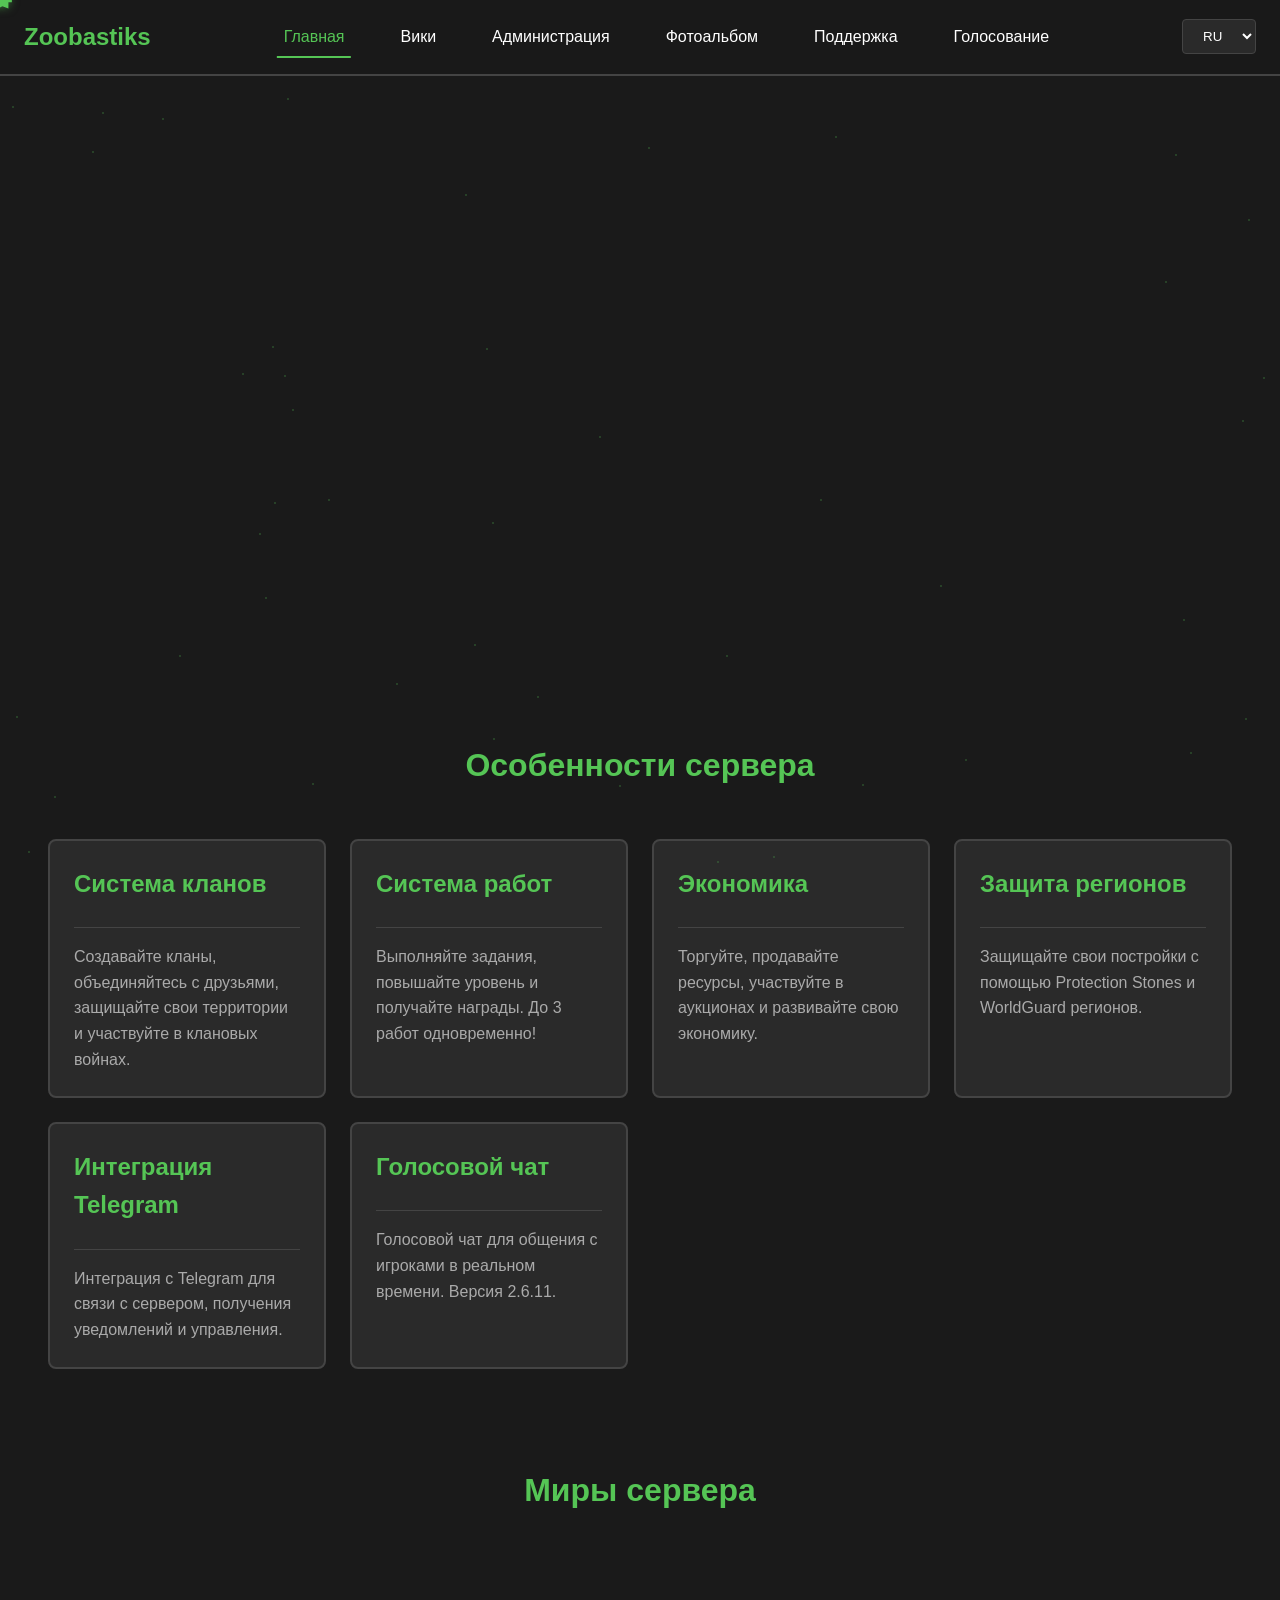
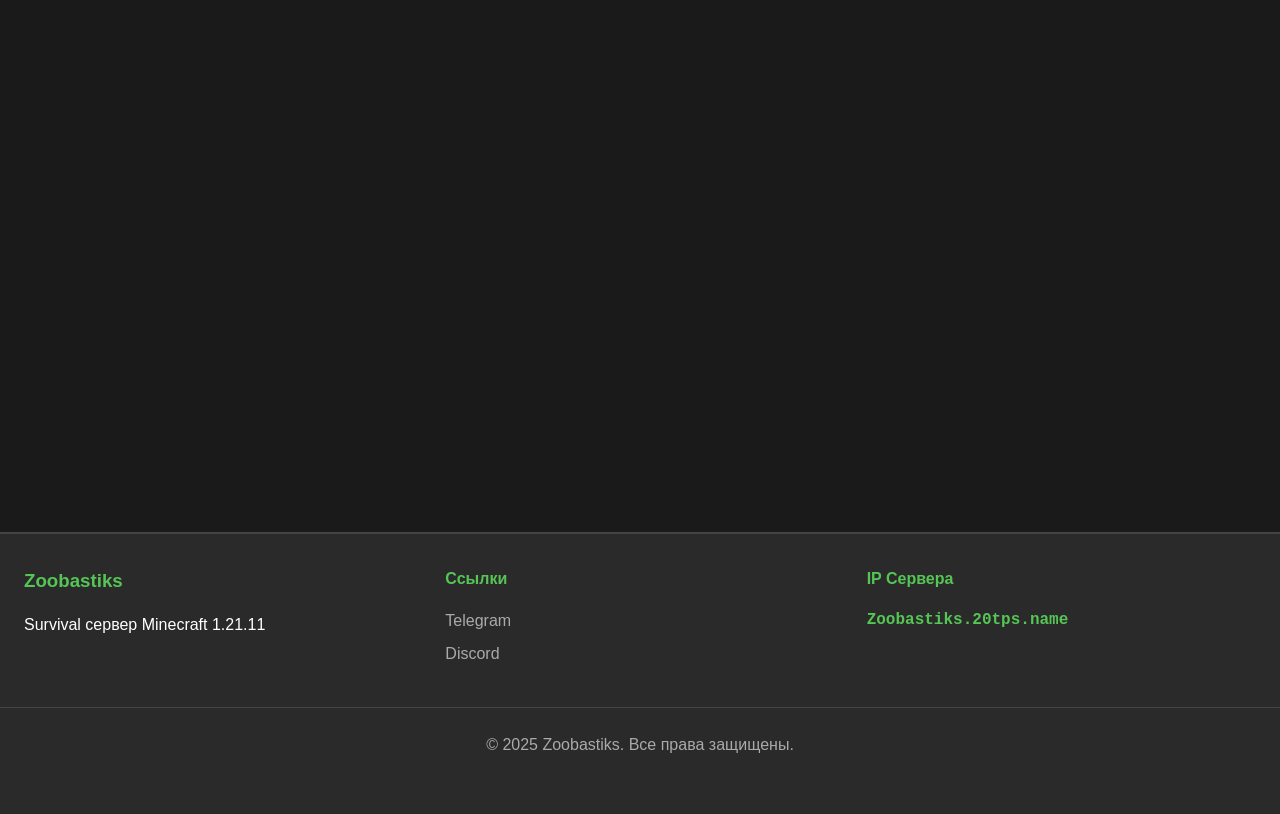
==== commit a4f934ba: "Обновление сайта: 2026-01-21 02:14:15" ====
--- a/index.html
+++ b/index.html
@@ -45,6 +45,36 @@
     <link rel="stylesheet" href="css/core.css">
     <link rel="stylesheet" href="css/theme.css">
     <link rel="stylesheet" href="css/animations.css">
+    <script>
+        // Pre-load translations BEFORE modules load
+        (async function() {
+            const lang = localStorage.getItem('lang') || 'ru';
+            const basePath = window.location.pathname.includes('/Zoobastiks/') ? '/Zoobastiks' : '';
+            const paths = [
+                `${basePath}/data/locales/${lang}.json`,
+                `./data/locales/${lang}.json`,
+                `data/locales/${lang}.json`,
+                `/data/locales/${lang}.json`
+            ];
+            
+            for (const path of paths) {
+                try {
+                    const response = await fetch(path);
+                    if (response && response.ok) {
+                        window.__TRANSLATIONS__ = await response.json();
+                        break;
+                    }
+                } catch (e) {
+                    continue;
+                }
+            }
+            
+            // Fallback to empty if all fail
+            if (!window.__TRANSLATIONS__) {
+                window.__TRANSLATIONS__ = {};
+            }
+        })();
+    </script>
 </head>
 <body>
     <div id="app">
